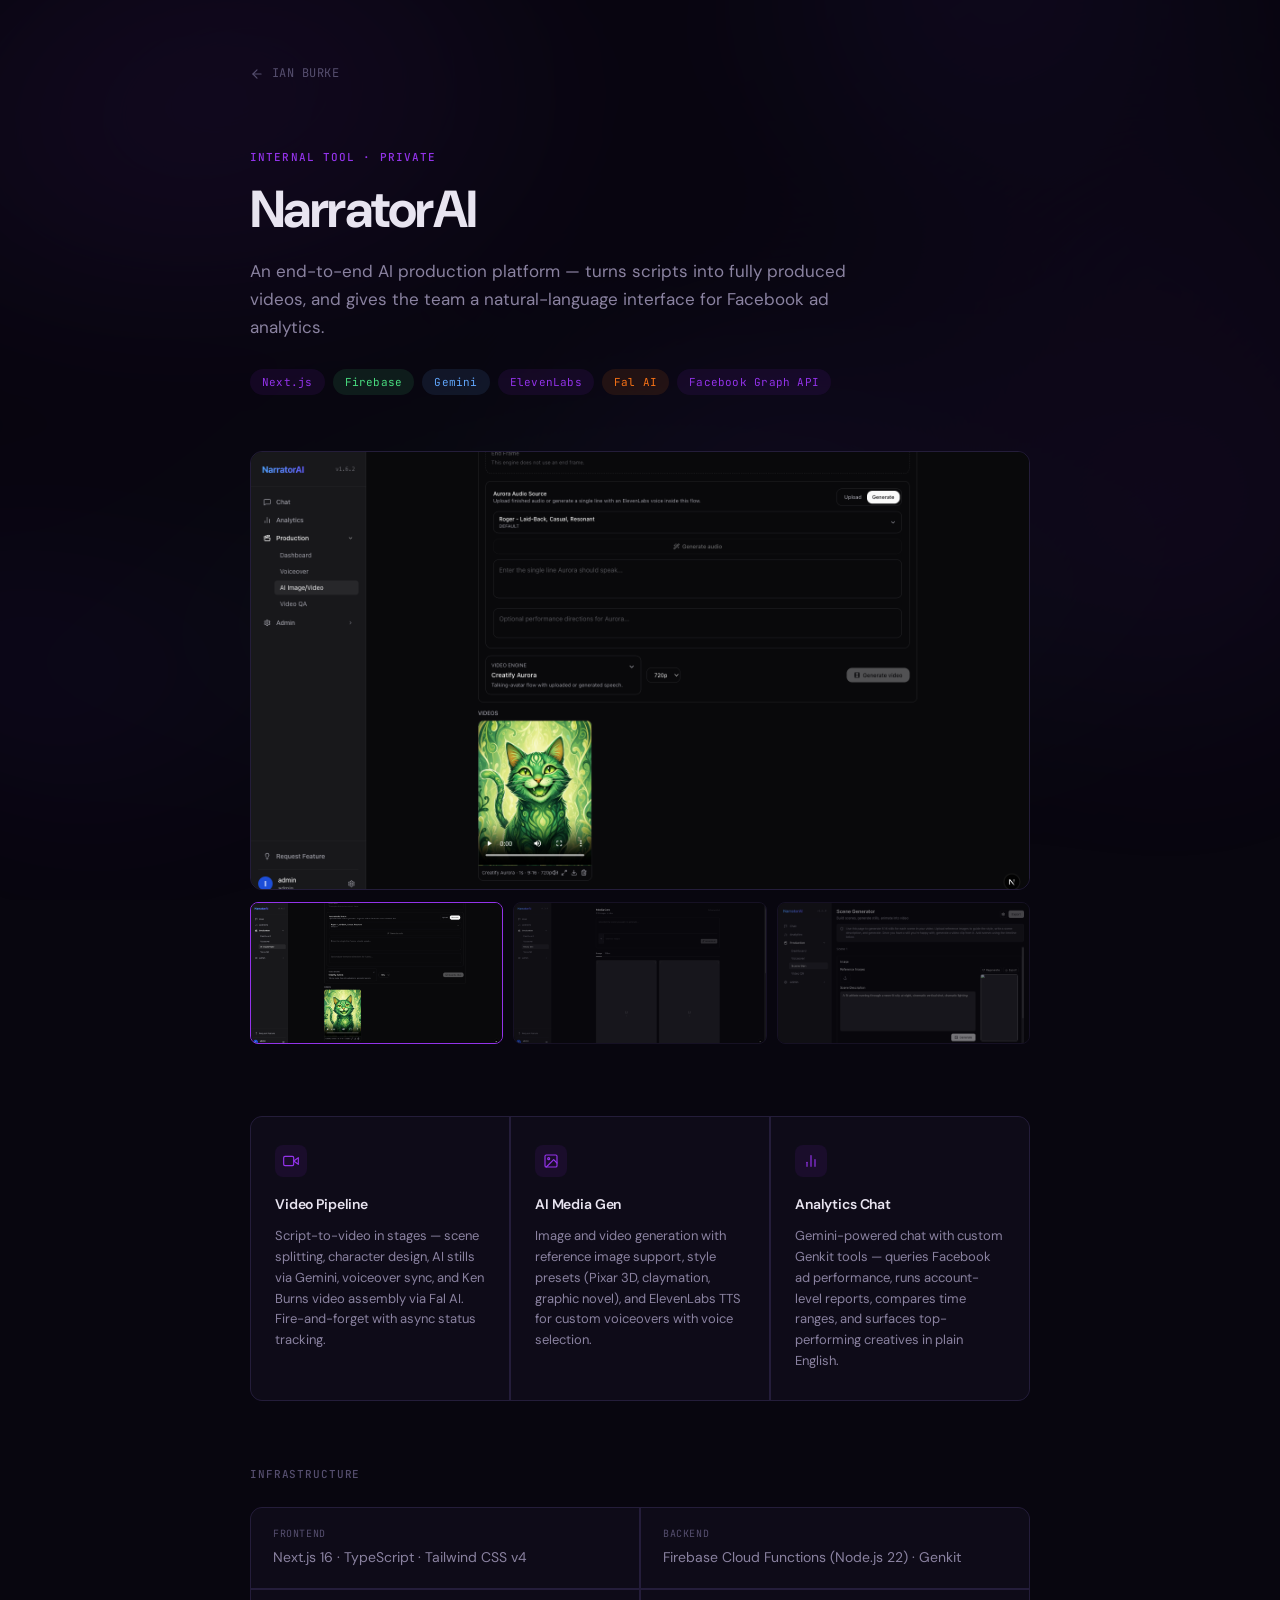
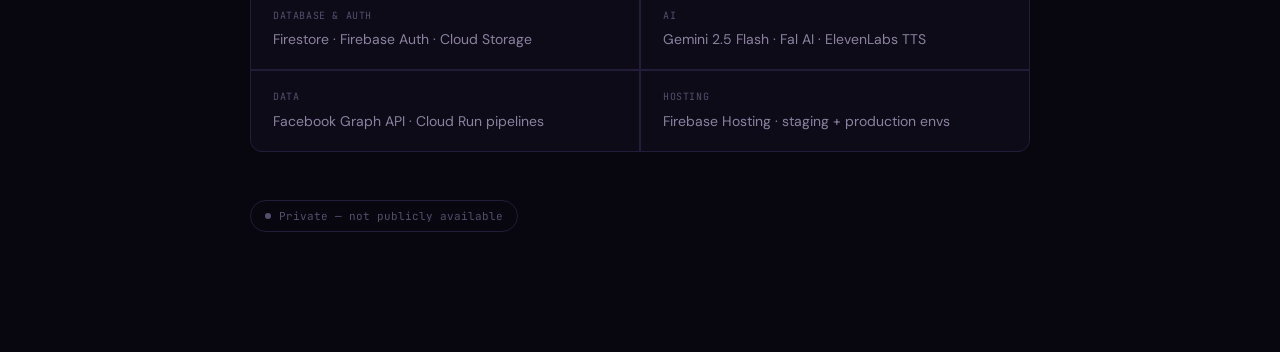
==== narrator-ai.html @ 4200ab91 "Add NarratorAI project page and reorganize assets into images directory" ====
<!DOCTYPE html>
<html lang="en">
<head>
  <meta charset="UTF-8">
  <meta name="viewport" content="width=device-width, initial-scale=1.0">
  <title>NarratorAI — Ian Burke</title>
  <meta name="description" content="NarratorAI — An internal AI video production platform by Ian Burke">
  <link rel="preconnect" href="https://fonts.googleapis.com">
  <link rel="preconnect" href="https://fonts.gstatic.com" crossorigin>
  <link href="https://fonts.googleapis.com/css2?family=DM+Sans:ital,opsz,wght@0,9..40,300..700;1,9..40,300..700&family=JetBrains+Mono:wght@300;400;500&family=Instrument+Serif:ital@0;1&display=swap" rel="stylesheet">
  <style>
    *,*::before,*::after{box-sizing:border-box;margin:0;padding:0}

    :root {
      --bg: #08060f;
      --bg-raised: #0e0b18;
      --bg-hover: #150f24;
      --border: #241d3a;
      --border-hover: #342a50;
      --text: #e8e4f0;
      --text-muted: #8a82a0;
      --text-dim: #554e6e;
      --accent: #7e22ce;
      --accent-bright: #9333ea;
      --accent-dim: rgba(126, 34, 206, 0.1);
      --accent-glow: rgba(126, 34, 206, 0.2);
      --purple-warm: #a855f7;
      --purple-cool: #6d28d9;
      --lavender: #a78bfa;
      --green: #4ade80;
      --green-dim: rgba(74, 222, 128, 0.1);
      --blue: #60a5fa;
      --blue-muted: #818cf8;
      --orange: #f97316;
      --orange-dim: rgba(249, 115, 22, 0.1);
      --serif: 'Instrument Serif', Georgia, serif;
      --sans: 'DM Sans', -apple-system, sans-serif;
      --mono: 'JetBrains Mono', 'SF Mono', monospace;
    }

    html { scroll-behavior: smooth; -webkit-font-smoothing: antialiased; }

    body {
      font-family: var(--sans);
      background: var(--bg);
      color: var(--text);
      line-height: 1.65;
      font-size: 15px;
      overflow-x: hidden;
    }

    ::selection { background: rgba(168, 85, 247, 0.2); color: var(--lavender); }

    a { color: var(--text); text-decoration: none; transition: color 0.2s ease; }
    a:hover { color: var(--lavender); }

    /* ─── BACKGROUND ─── */

    .fractal-bg {
      position: fixed; top: 0; left: 0;
      width: 100%; height: 100%;
      z-index: 0; opacity: 0.07;
      pointer-events: none; overflow: hidden;
    }

    .fractal-bg::before, .fractal-bg::after {
      content: ''; position: absolute; border-radius: 50%;
      filter: blur(80px);
      animation: fractalDrift 45s ease-in-out infinite alternate;
    }

    .fractal-bg::before {
      width: 140%; height: 140%; top: -30%; left: -20%;
      background:
        radial-gradient(ellipse 40% 35% at 25% 30%, #9333ea 0%, transparent 70%),
        radial-gradient(ellipse 30% 45% at 70% 20%, #7c3aed 0%, transparent 65%),
        radial-gradient(ellipse 50% 30% at 50% 70%, #4ade80 0%, transparent 60%),
        radial-gradient(ellipse 25% 40% at 80% 60%, #9333ea 0%, transparent 70%),
        radial-gradient(ellipse 35% 25% at 15% 75%, #6d28d9 0%, transparent 65%);
    }

    .fractal-bg::after {
      width: 120%; height: 120%; top: -10%; left: -10%;
      background:
        radial-gradient(ellipse 35% 40% at 60% 55%, #7c3aed 0%, transparent 65%),
        radial-gradient(ellipse 30% 35% at 85% 35%, #581c87 0%, transparent 70%),
        radial-gradient(ellipse 40% 30% at 20% 15%, #9333ea 0%, transparent 60%);
      animation-delay: -20s; animation-duration: 60s;
    }

    @keyframes fractalDrift {
      0% { transform: scale(1) rotate(0deg) translate(0, 0); }
      33% { transform: scale(1.08) rotate(3deg) translate(2%, -1%); }
      66% { transform: scale(0.95) rotate(-2deg) translate(-1%, 2%); }
      100% { transform: scale(1.04) rotate(1.5deg) translate(1%, -1.5%); }
    }

    /* ─── LAYOUT ─── */

    .page {
      position: relative; z-index: 1;
      max-width: 860px;
      margin: 0 auto;
      padding: 64px 40px 120px;
    }

    /* ─── BACK LINK ─── */

    .back {
      display: inline-flex;
      align-items: center;
      gap: 8px;
      font-family: var(--mono);
      font-size: 12px;
      color: var(--text-dim);
      letter-spacing: 0.04em;
      text-transform: uppercase;
      transition: color 0.2s ease;
      margin-bottom: 64px;
    }

    .back:hover { color: var(--lavender); }

    .back svg { width: 14px; height: 14px; }

    /* ─── HERO ─── */

    .hero { margin-bottom: 56px; }

    .hero-eyebrow {
      font-family: var(--mono);
      font-size: 11px;
      font-weight: 500;
      letter-spacing: 0.1em;
      text-transform: uppercase;
      color: var(--accent-bright);
      margin-bottom: 16px;
    }

    .hero-title {
      font-family: var(--sans);
      font-size: 52px;
      font-weight: 700;
      letter-spacing: -0.03em;
      line-height: 1.05;
      color: var(--text);
      margin-bottom: 20px;
    }

    .hero-subtitle {
      font-size: 17px;
      color: var(--text-muted);
      line-height: 1.65;
      max-width: 600px;
      margin-bottom: 28px;
    }

    .hero-tags {
      display: flex;
      flex-wrap: wrap;
      gap: 8px;
    }

    .tag {
      font-family: var(--mono);
      font-size: 11px;
      font-weight: 400;
      color: var(--accent-bright);
      background: var(--accent-dim);
      padding: 4px 12px;
      border-radius: 100px;
      letter-spacing: 0.02em;
    }

    .tag.green { color: var(--green); background: var(--green-dim); }
    .tag.blue { color: var(--blue); background: rgba(96, 165, 250, 0.1); }
    .tag.orange { color: var(--orange); background: var(--orange-dim); }

    /* ─── SCREENSHOTS ─── */

    .screenshots { margin-bottom: 72px; }

    .screenshot-main {
      border: 1px solid var(--border);
      border-radius: 12px;
      overflow: hidden;
      margin-bottom: 12px;
      background: var(--bg-raised);
      aspect-ratio: 16 / 9;
      cursor: pointer;
      transition: border-color 0.3s ease;
    }

    .screenshot-main:hover { border-color: var(--border-hover); }

    .screenshot-main img {
      width: 100%; height: 100%;
      object-fit: cover;
      object-position: top left;
      display: block;
      transition: opacity 0.25s ease;
    }

    .screenshot-thumbs {
      display: grid;
      grid-template-columns: repeat(3, 1fr);
      gap: 10px;
    }

    .thumb {
      border: 1px solid var(--border);
      border-radius: 8px;
      overflow: hidden;
      cursor: pointer;
      aspect-ratio: 16 / 9;
      background: var(--bg-raised);
      transition: border-color 0.2s ease, opacity 0.2s ease;
      opacity: 0.5;
    }

    .thumb.active { border-color: var(--accent-bright); opacity: 1; }
    .thumb:hover { border-color: var(--border-hover); opacity: 0.85; }
    .thumb.active:hover { opacity: 1; }

    .thumb img {
      width: 100%; height: 100%;
      object-fit: cover;
      object-position: top left;
      display: block;
    }

    /* ─── FEATURES ─── */

    .features {
      display: grid;
      grid-template-columns: 1fr 1fr 1fr;
      gap: 2px;
      border: 1px solid var(--border);
      border-radius: 12px;
      overflow: hidden;
      margin-bottom: 64px;
      background: var(--border);
    }

    .feature {
      background: var(--bg-raised);
      padding: 28px 24px;
    }

    .feature-icon {
      width: 32px; height: 32px;
      border-radius: 8px;
      background: var(--accent-dim);
      display: flex; align-items: center; justify-content: center;
      margin-bottom: 16px;
    }

    .feature-icon svg { width: 16px; height: 16px; color: var(--accent-bright); }

    .feature-title {
      font-size: 14px;
      font-weight: 600;
      color: var(--text);
      letter-spacing: -0.01em;
      margin-bottom: 10px;
    }

    .feature-desc {
      font-size: 13px;
      color: var(--text-muted);
      line-height: 1.6;
    }

    /* ─── INFRA ─── */

    .infra { margin-bottom: 48px; }

    .section-label {
      font-family: var(--mono);
      font-size: 11px;
      font-weight: 500;
      letter-spacing: 0.08em;
      text-transform: uppercase;
      color: var(--text-dim);
      margin-bottom: 24px;
    }

    .infra-grid {
      display: grid;
      grid-template-columns: 1fr 1fr;
      gap: 2px;
      border: 1px solid var(--border);
      border-radius: 12px;
      overflow: hidden;
      background: var(--border);
    }

    .infra-item {
      background: var(--bg-raised);
      padding: 18px 22px;
      display: flex;
      flex-direction: column;
      gap: 4px;
    }

    .infra-label {
      font-family: var(--mono);
      font-size: 10px;
      letter-spacing: 0.06em;
      text-transform: uppercase;
      color: var(--text-dim);
    }

    .infra-value {
      font-size: 14px;
      color: var(--text-muted);
    }

    /* ─── PRIVATE BADGE ─── */

    .private-note {
      display: inline-flex;
      align-items: center;
      gap: 8px;
      font-family: var(--mono);
      font-size: 11px;
      color: var(--text-dim);
      border: 1px solid var(--border);
      border-radius: 100px;
      padding: 6px 14px;
    }

    .private-note::before {
      content: '';
      width: 6px; height: 6px;
      border-radius: 50%;
      background: var(--text-dim);
      flex-shrink: 0;
    }

    /* ─── RESPONSIVE ─── */

    @media (max-width: 640px) {
      .page { padding: 48px 24px 80px; }
      .hero-title { font-size: 36px; }
      .features { grid-template-columns: 1fr; }
      .infra-grid { grid-template-columns: 1fr; }
    }

    @media (max-width: 480px) {
      .screenshot-thumbs { grid-template-columns: repeat(3, 1fr); }
    }
  </style>
</head>
<body>

  <div class="fractal-bg"></div>

  <div class="page">

    <a href="index.html" class="back">
      <svg viewBox="0 0 24 24" fill="none" stroke="currentColor" stroke-width="2" stroke-linecap="round" stroke-linejoin="round"><line x1="19" y1="12" x2="5" y2="12"/><polyline points="12 19 5 12 12 5"/></svg>
      Ian Burke
    </a>

    <div class="hero">
      <div class="hero-eyebrow">Internal Tool · Private</div>
      <h1 class="hero-title">NarratorAI</h1>
      <p class="hero-subtitle">An end-to-end AI production platform — turns scripts into fully produced videos, and gives the team a natural-language interface for Facebook ad analytics.</p>
      <div class="hero-tags">
        <span class="tag">Next.js</span>
        <span class="tag green">Firebase</span>
        <span class="tag blue">Gemini</span>
        <span class="tag">ElevenLabs</span>
        <span class="tag orange">Fal AI</span>
        <span class="tag">Facebook Graph API</span>
      </div>
    </div>

    <!-- SCREENSHOTS -->
    <div class="screenshots">
      <div class="screenshot-main" id="mainShot">
        <img id="mainImg" src="images/narrator-ai.png" alt="NarratorAI screenshot">
      </div>
      <div class="screenshot-thumbs">
        <div class="thumb active" onclick="setShot(0, this)">
          <img src="images/narrator-ai.png" alt="AI media generation">
        </div>
        <div class="thumb" onclick="setShot(1, this)">
          <img src="images/narrator-ai-2.png" alt="Media Gen interface">
        </div>
        <div class="thumb" onclick="setShot(2, this)">
          <img src="images/narrator-ai-3.png" alt="Scene generator">
        </div>
      </div>
    </div>

    <!-- FEATURES -->
    <div class="features">
      <div class="feature">
        <div class="feature-icon">
          <svg viewBox="0 0 24 24" fill="none" stroke="currentColor" stroke-width="1.75" stroke-linecap="round" stroke-linejoin="round"><polygon points="23 7 16 12 23 17 23 7"/><rect x="1" y="5" width="15" height="14" rx="2" ry="2"/></svg>
        </div>
        <div class="feature-title">Video Pipeline</div>
        <div class="feature-desc">Script-to-video in stages — scene splitting, character design, AI stills via Gemini, voiceover sync, and Ken Burns video assembly via Fal AI. Fire-and-forget with async status tracking.</div>
      </div>
      <div class="feature">
        <div class="feature-icon">
          <svg viewBox="0 0 24 24" fill="none" stroke="currentColor" stroke-width="1.75" stroke-linecap="round" stroke-linejoin="round"><rect x="3" y="3" width="18" height="18" rx="2"/><circle cx="8.5" cy="8.5" r="1.5"/><polyline points="21 15 16 10 5 21"/></svg>
        </div>
        <div class="feature-title">AI Media Gen</div>
        <div class="feature-desc">Image and video generation with reference image support, style presets (Pixar 3D, claymation, graphic novel), and ElevenLabs TTS for custom voiceovers with voice selection.</div>
      </div>
      <div class="feature">
        <div class="feature-icon">
          <svg viewBox="0 0 24 24" fill="none" stroke="currentColor" stroke-width="1.75" stroke-linecap="round" stroke-linejoin="round"><line x1="18" y1="20" x2="18" y2="10"/><line x1="12" y1="20" x2="12" y2="4"/><line x1="6" y1="20" x2="6" y2="14"/></svg>
        </div>
        <div class="feature-title">Analytics Chat</div>
        <div class="feature-desc">Gemini-powered chat with custom Genkit tools — queries Facebook ad performance, runs account-level reports, compares time ranges, and surfaces top-performing creatives in plain English.</div>
      </div>
    </div>

    <!-- INFRASTRUCTURE -->
    <div class="infra">
      <div class="section-label">Infrastructure</div>
      <div class="infra-grid">
        <div class="infra-item">
          <span class="infra-label">Frontend</span>
          <span class="infra-value">Next.js 16 · TypeScript · Tailwind CSS v4</span>
        </div>
        <div class="infra-item">
          <span class="infra-label">Backend</span>
          <span class="infra-value">Firebase Cloud Functions (Node.js 22) · Genkit</span>
        </div>
        <div class="infra-item">
          <span class="infra-label">Database & Auth</span>
          <span class="infra-value">Firestore · Firebase Auth · Cloud Storage</span>
        </div>
        <div class="infra-item">
          <span class="infra-label">AI</span>
          <span class="infra-value">Gemini 2.5 Flash · Fal AI · ElevenLabs TTS</span>
        </div>
        <div class="infra-item">
          <span class="infra-label">Data</span>
          <span class="infra-value">Facebook Graph API · Cloud Run pipelines</span>
        </div>
        <div class="infra-item">
          <span class="infra-label">Hosting</span>
          <span class="infra-value">Firebase Hosting · staging + production envs</span>
        </div>
      </div>
    </div>

    <span class="private-note">Private — not publicly available</span>

  </div>

  <script>
    const shots = ['images/narrator-ai.png', 'images/narrator-ai-2.png', 'images/narrator-ai-3.png'];

    function setShot(index, el) {
      document.getElementById('mainImg').src = shots[index];
      document.querySelectorAll('.thumb').forEach(t => t.classList.remove('active'));
      el.classList.add('active');
    }
  </script>

</body>
</html>
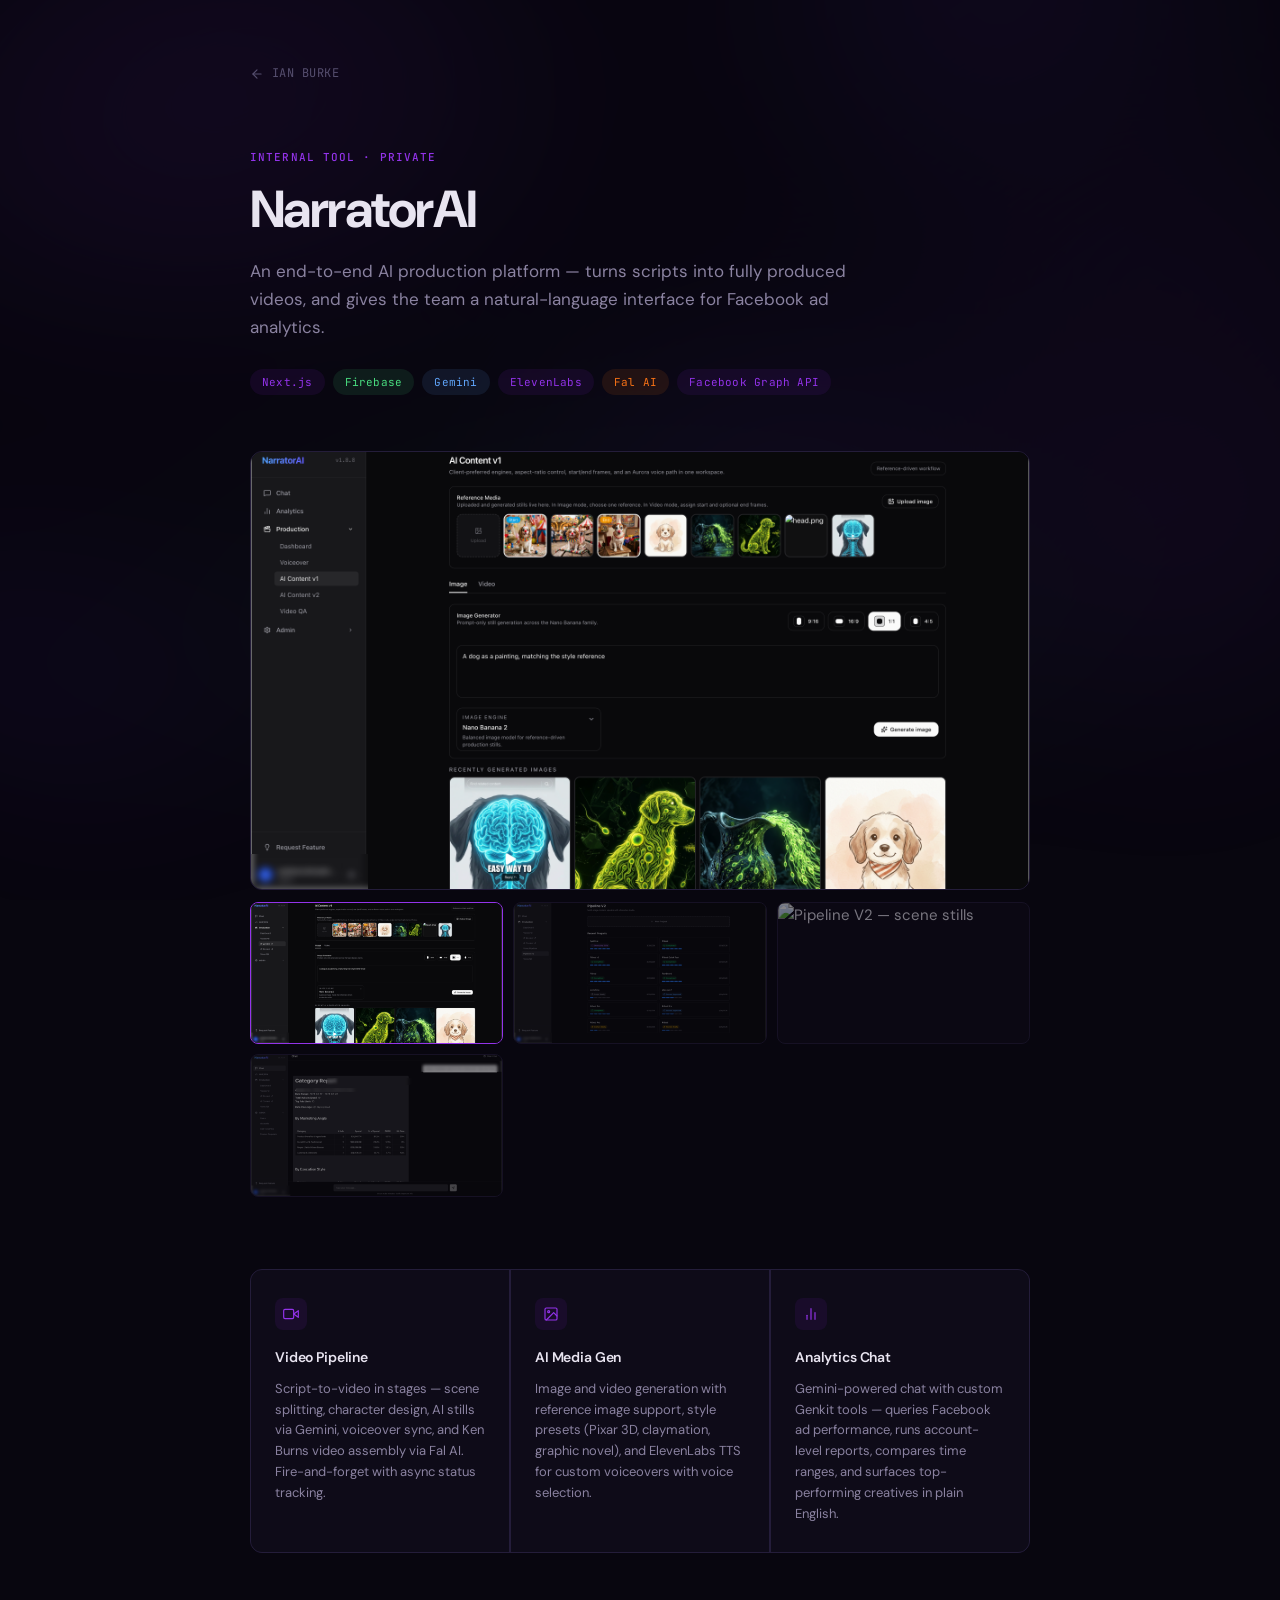
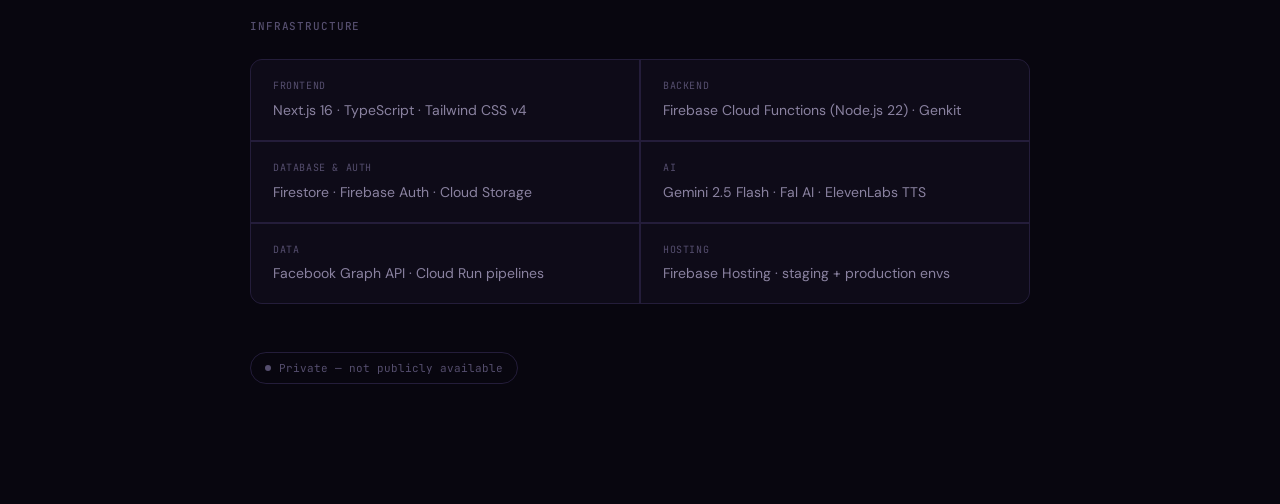
==== commit a3108836: "Update NarratorAI project screenshots and gallery" ====
--- a/narrator-ai.html
+++ b/narrator-ai.html
@@ -380,17 +380,20 @@
     <!-- SCREENSHOTS -->
     <div class="screenshots">
       <div class="screenshot-main" id="mainShot">
-        <img id="mainImg" src="images/narrator-ai.png" alt="NarratorAI screenshot">
+        <img id="mainImg" src="images/narrator-ai-5.png" alt="NarratorAI screenshot">
       </div>
       <div class="screenshot-thumbs">
         <div class="thumb active" onclick="setShot(0, this)">
-          <img src="images/narrator-ai.png" alt="AI media generation">
+          <img src="images/narrator-ai-5.png" alt="AI Content — image generation">
         </div>
         <div class="thumb" onclick="setShot(1, this)">
-          <img src="images/narrator-ai-2.png" alt="Media Gen interface">
+          <img src="images/narrator-ai-6.png" alt="Pipeline V2 — projects">
         </div>
         <div class="thumb" onclick="setShot(2, this)">
-          <img src="images/narrator-ai-3.png" alt="Scene generator">
+          <img src="images/narrator-ai-7.png" alt="Pipeline V2 — scene stills">
+        </div>
+        <div class="thumb" onclick="setShot(3, this)">
+          <img src="images/narrator-ai-8.png" alt="Analytics chat">
         </div>
       </div>
     </div>
@@ -456,7 +459,7 @@
   </div>
 
   <script>
-    const shots = ['images/narrator-ai.png', 'images/narrator-ai-2.png', 'images/narrator-ai-3.png'];
+    const shots = ['images/narrator-ai-5.png', 'images/narrator-ai-6.png', 'images/narrator-ai-7.png', 'images/narrator-ai-8.png'];
 
     function setShot(index, el) {
       document.getElementById('mainImg').src = shots[index];
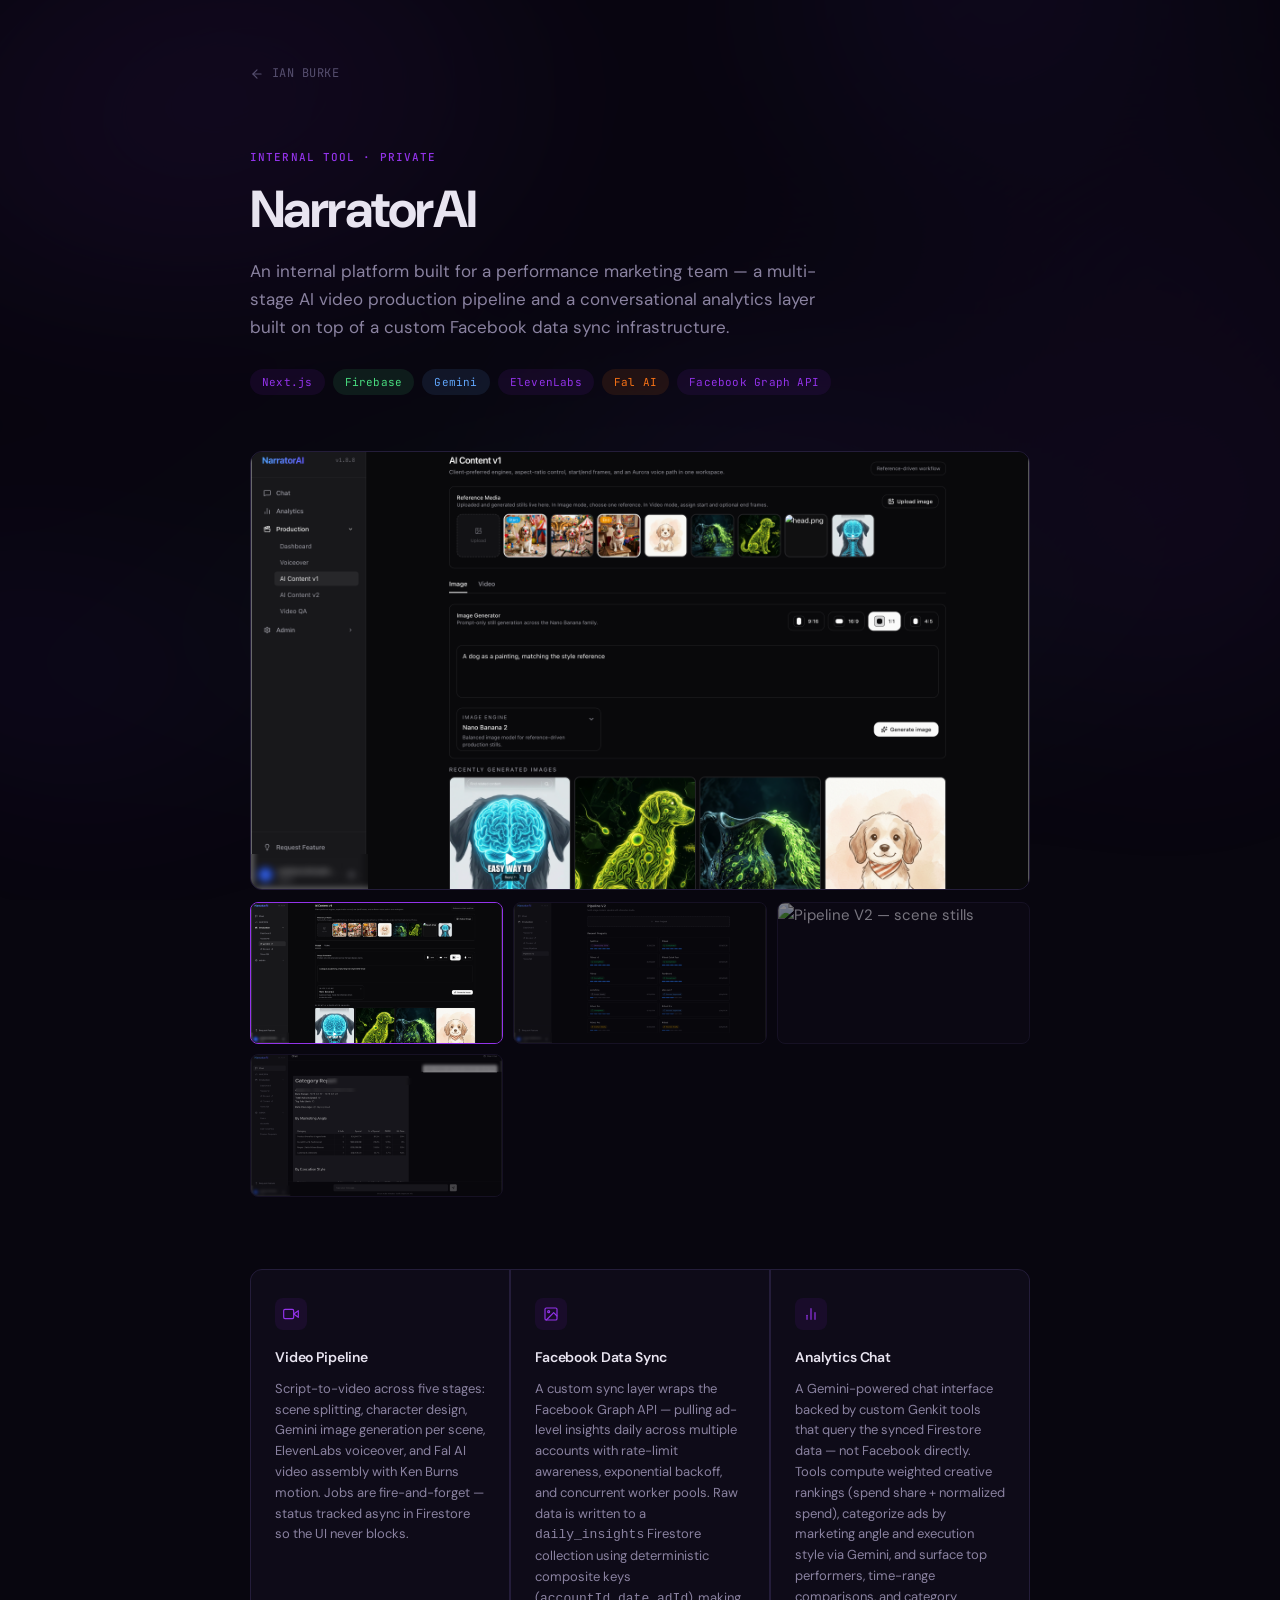
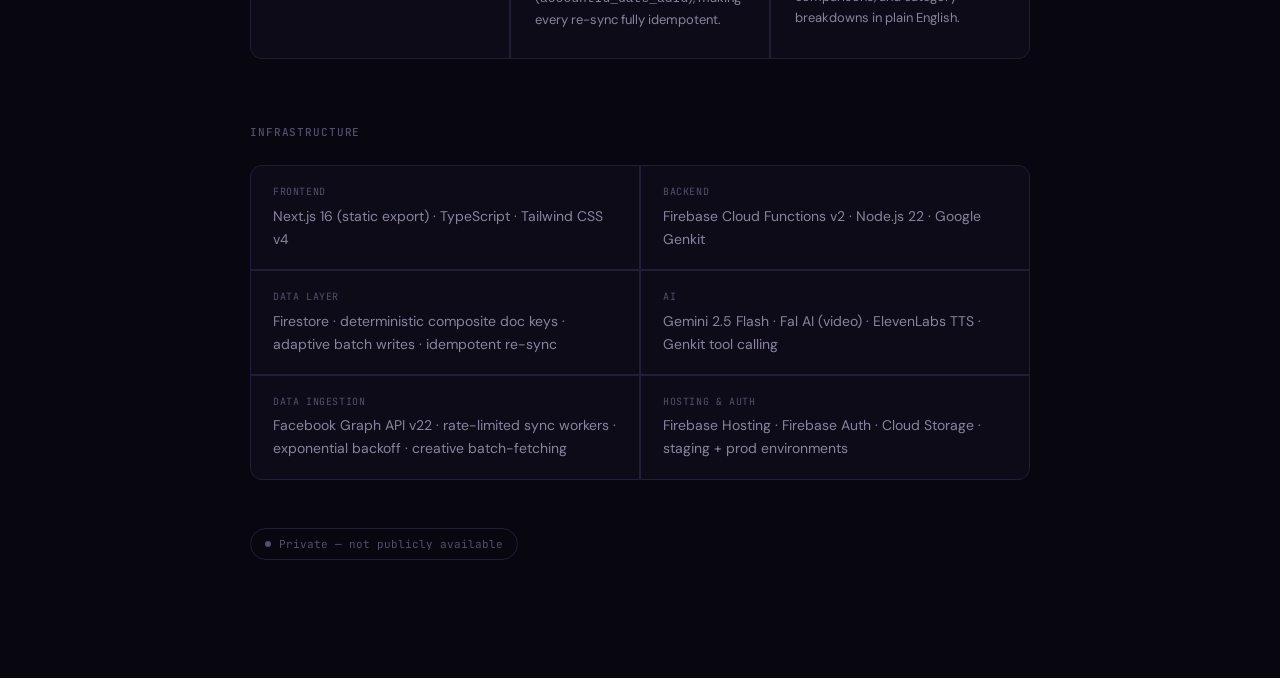
==== commit ff693bb1: "Update NarratorAI project details and technical specifications" ====
--- a/narrator-ai.html
+++ b/narrator-ai.html
@@ -366,7 +366,7 @@
     <div class="hero">
       <div class="hero-eyebrow">Internal Tool · Private</div>
       <h1 class="hero-title">NarratorAI</h1>
-      <p class="hero-subtitle">An end-to-end AI production platform — turns scripts into fully produced videos, and gives the team a natural-language interface for Facebook ad analytics.</p>
+      <p class="hero-subtitle">An internal platform built for a performance marketing team — a multi-stage AI video production pipeline and a conversational analytics layer built on top of a custom Facebook data sync infrastructure.</p>
       <div class="hero-tags">
         <span class="tag">Next.js</span>
         <span class="tag green">Firebase</span>
@@ -405,21 +405,21 @@
           <svg viewBox="0 0 24 24" fill="none" stroke="currentColor" stroke-width="1.75" stroke-linecap="round" stroke-linejoin="round"><polygon points="23 7 16 12 23 17 23 7"/><rect x="1" y="5" width="15" height="14" rx="2" ry="2"/></svg>
         </div>
         <div class="feature-title">Video Pipeline</div>
-        <div class="feature-desc">Script-to-video in stages — scene splitting, character design, AI stills via Gemini, voiceover sync, and Ken Burns video assembly via Fal AI. Fire-and-forget with async status tracking.</div>
+        <div class="feature-desc">Script-to-video across five stages: scene splitting, character design, Gemini image generation per scene, ElevenLabs voiceover, and Fal AI video assembly with Ken Burns motion. Jobs are fire-and-forget — status tracked async in Firestore so the UI never blocks.</div>
       </div>
       <div class="feature">
         <div class="feature-icon">
           <svg viewBox="0 0 24 24" fill="none" stroke="currentColor" stroke-width="1.75" stroke-linecap="round" stroke-linejoin="round"><rect x="3" y="3" width="18" height="18" rx="2"/><circle cx="8.5" cy="8.5" r="1.5"/><polyline points="21 15 16 10 5 21"/></svg>
         </div>
-        <div class="feature-title">AI Media Gen</div>
-        <div class="feature-desc">Image and video generation with reference image support, style presets (Pixar 3D, claymation, graphic novel), and ElevenLabs TTS for custom voiceovers with voice selection.</div>
+        <div class="feature-title">Facebook Data Sync</div>
+        <div class="feature-desc">A custom sync layer wraps the Facebook Graph API — pulling ad-level insights daily across multiple accounts with rate-limit awareness, exponential backoff, and concurrent worker pools. Raw data is written to a <code>daily_insights</code> Firestore collection using deterministic composite keys (<code>accountId_date_adId</code>), making every re-sync fully idempotent.</div>
       </div>
       <div class="feature">
         <div class="feature-icon">
           <svg viewBox="0 0 24 24" fill="none" stroke="currentColor" stroke-width="1.75" stroke-linecap="round" stroke-linejoin="round"><line x1="18" y1="20" x2="18" y2="10"/><line x1="12" y1="20" x2="12" y2="4"/><line x1="6" y1="20" x2="6" y2="14"/></svg>
         </div>
         <div class="feature-title">Analytics Chat</div>
-        <div class="feature-desc">Gemini-powered chat with custom Genkit tools — queries Facebook ad performance, runs account-level reports, compares time ranges, and surfaces top-performing creatives in plain English.</div>
+        <div class="feature-desc">A Gemini-powered chat interface backed by custom Genkit tools that query the synced Firestore data — not Facebook directly. Tools compute weighted creative rankings (spend share + normalized spend), categorize ads by marketing angle and execution style via Gemini, and surface top performers, time-range comparisons, and category breakdowns in plain English.</div>
       </div>
     </div>
 
@@ -429,27 +429,27 @@
       <div class="infra-grid">
         <div class="infra-item">
           <span class="infra-label">Frontend</span>
-          <span class="infra-value">Next.js 16 · TypeScript · Tailwind CSS v4</span>
+          <span class="infra-value">Next.js 16 (static export) · TypeScript · Tailwind CSS v4</span>
         </div>
         <div class="infra-item">
           <span class="infra-label">Backend</span>
-          <span class="infra-value">Firebase Cloud Functions (Node.js 22) · Genkit</span>
-        </div>
-        <div class="infra-item">
-          <span class="infra-label">Database & Auth</span>
-          <span class="infra-value">Firestore · Firebase Auth · Cloud Storage</span>
+          <span class="infra-value">Firebase Cloud Functions v2 · Node.js 22 · Google Genkit</span>
+        </div>
+        <div class="infra-item">
+          <span class="infra-label">Data Layer</span>
+          <span class="infra-value">Firestore · deterministic composite doc keys · adaptive batch writes · idempotent re-sync</span>
         </div>
         <div class="infra-item">
           <span class="infra-label">AI</span>
-          <span class="infra-value">Gemini 2.5 Flash · Fal AI · ElevenLabs TTS</span>
-        </div>
-        <div class="infra-item">
-          <span class="infra-label">Data</span>
-          <span class="infra-value">Facebook Graph API · Cloud Run pipelines</span>
-        </div>
-        <div class="infra-item">
-          <span class="infra-label">Hosting</span>
-          <span class="infra-value">Firebase Hosting · staging + production envs</span>
+          <span class="infra-value">Gemini 2.5 Flash · Fal AI (video) · ElevenLabs TTS · Genkit tool calling</span>
+        </div>
+        <div class="infra-item">
+          <span class="infra-label">Data Ingestion</span>
+          <span class="infra-value">Facebook Graph API v22 · rate-limited sync workers · exponential backoff · creative batch-fetching</span>
+        </div>
+        <div class="infra-item">
+          <span class="infra-label">Hosting & Auth</span>
+          <span class="infra-value">Firebase Hosting · Firebase Auth · Cloud Storage · staging + prod environments</span>
         </div>
       </div>
     </div>
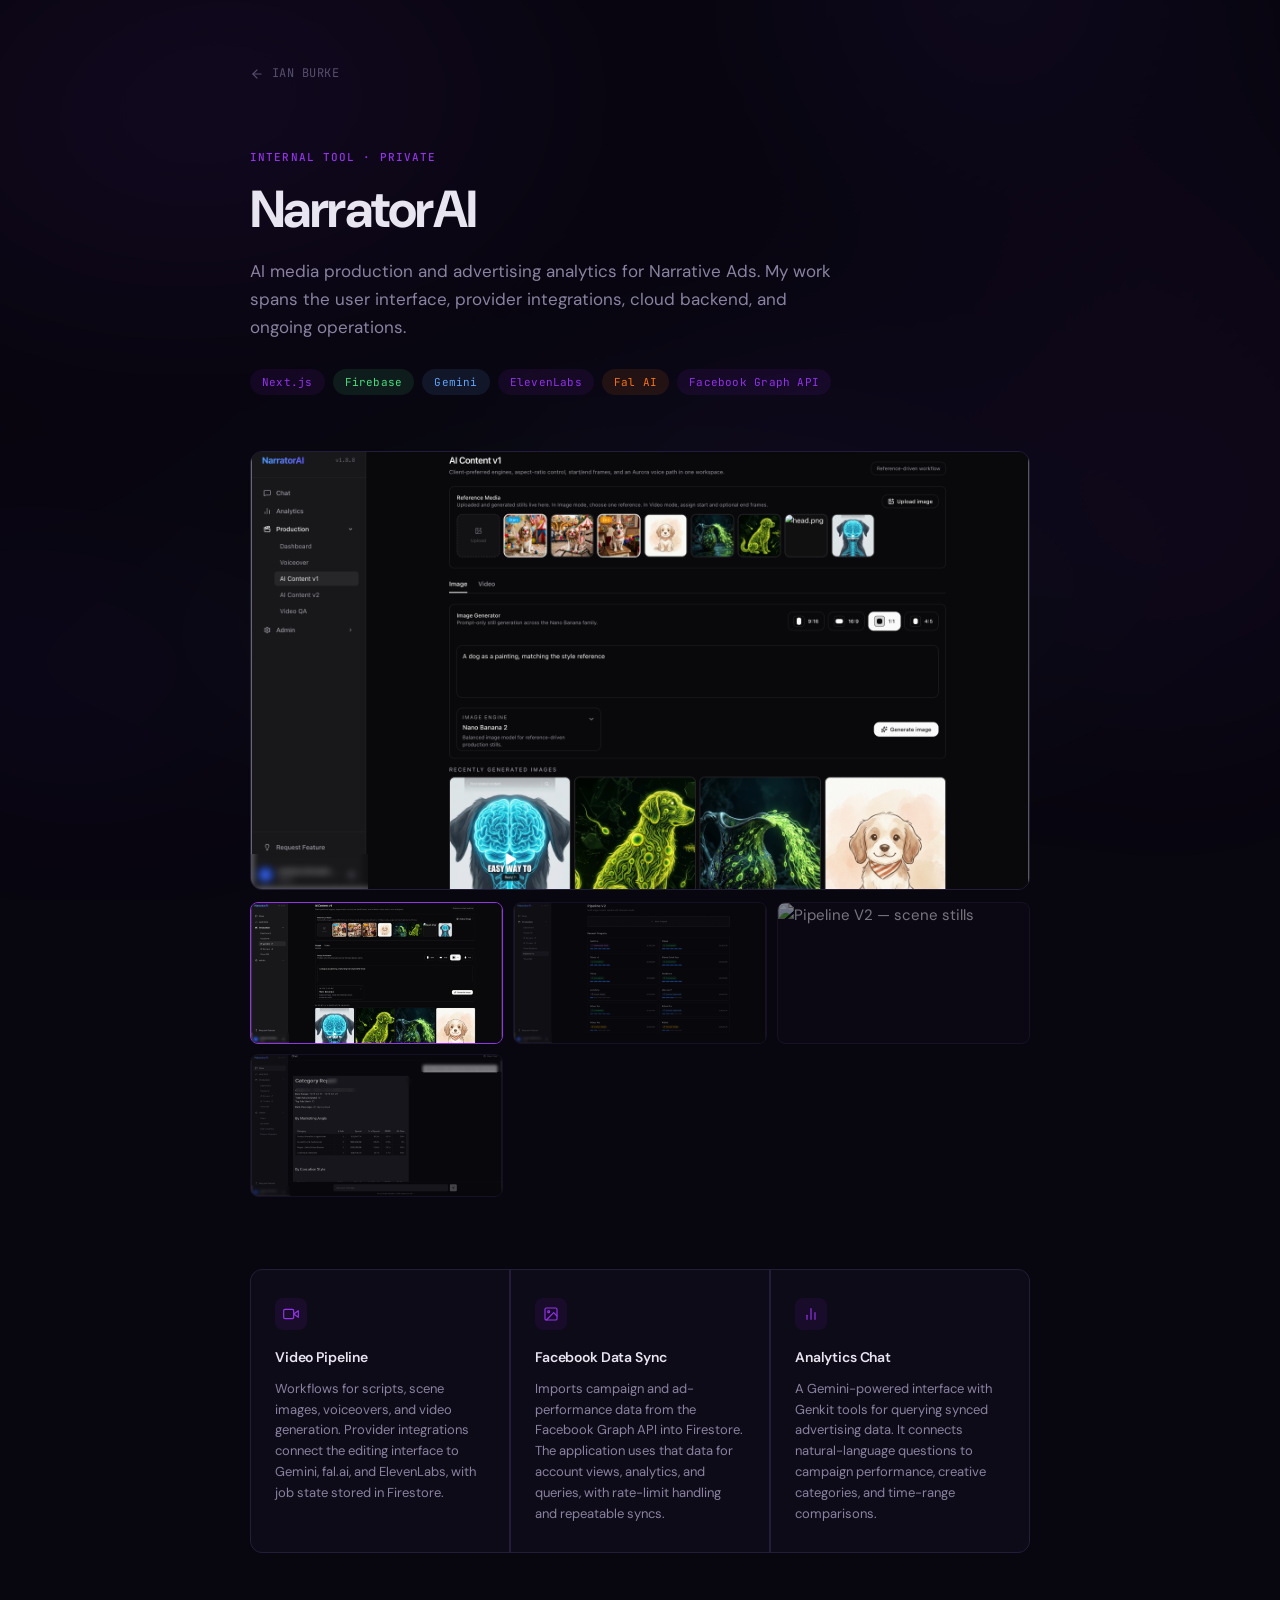
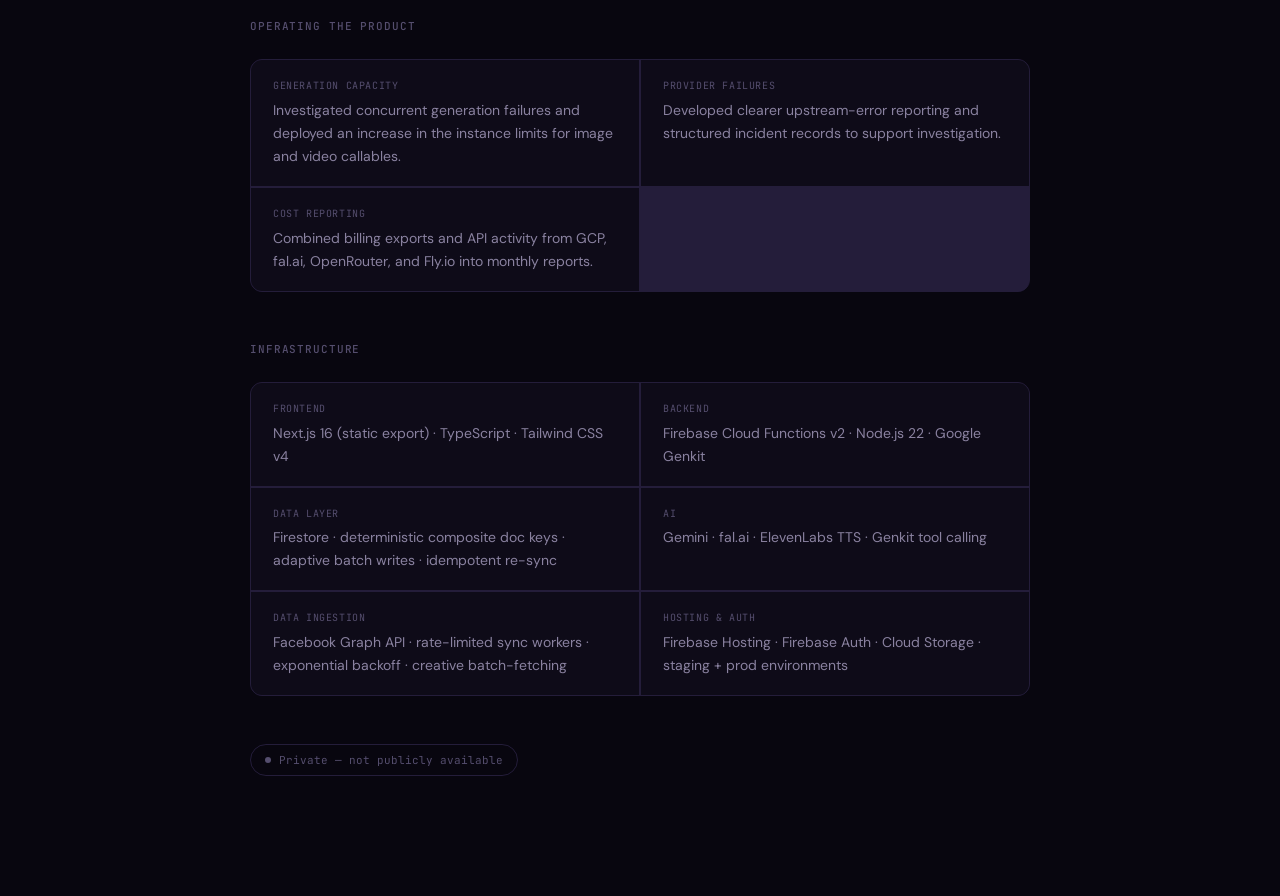
==== commit ed39915a: "Update portfolio and add a printable AI engineering resume" ====
--- a/narrator-ai.html
+++ b/narrator-ai.html
@@ -366,7 +366,7 @@
     <div class="hero">
       <div class="hero-eyebrow">Internal Tool · Private</div>
       <h1 class="hero-title">NarratorAI</h1>
-      <p class="hero-subtitle">An internal platform built for a performance marketing team — a multi-stage AI video production pipeline and a conversational analytics layer built on top of a custom Facebook data sync infrastructure.</p>
+      <p class="hero-subtitle">AI media production and advertising analytics for Narrative Ads. My work spans the user interface, provider integrations, cloud backend, and ongoing operations.</p>
       <div class="hero-tags">
         <span class="tag">Next.js</span>
         <span class="tag green">Firebase</span>
@@ -405,21 +405,39 @@
           <svg viewBox="0 0 24 24" fill="none" stroke="currentColor" stroke-width="1.75" stroke-linecap="round" stroke-linejoin="round"><polygon points="23 7 16 12 23 17 23 7"/><rect x="1" y="5" width="15" height="14" rx="2" ry="2"/></svg>
         </div>
         <div class="feature-title">Video Pipeline</div>
-        <div class="feature-desc">Script-to-video across five stages: scene splitting, character design, Gemini image generation per scene, ElevenLabs voiceover, and Fal AI video assembly with Ken Burns motion. Jobs are fire-and-forget — status tracked async in Firestore so the UI never blocks.</div>
+        <div class="feature-desc">Workflows for scripts, scene images, voiceovers, and video generation. Provider integrations connect the editing interface to Gemini, fal.ai, and ElevenLabs, with job state stored in Firestore.</div>
       </div>
       <div class="feature">
         <div class="feature-icon">
           <svg viewBox="0 0 24 24" fill="none" stroke="currentColor" stroke-width="1.75" stroke-linecap="round" stroke-linejoin="round"><rect x="3" y="3" width="18" height="18" rx="2"/><circle cx="8.5" cy="8.5" r="1.5"/><polyline points="21 15 16 10 5 21"/></svg>
         </div>
         <div class="feature-title">Facebook Data Sync</div>
-        <div class="feature-desc">A custom sync layer wraps the Facebook Graph API — pulling ad-level insights daily across multiple accounts with rate-limit awareness, exponential backoff, and concurrent worker pools. Raw data is written to a <code>daily_insights</code> Firestore collection using deterministic composite keys (<code>accountId_date_adId</code>), making every re-sync fully idempotent.</div>
+        <div class="feature-desc">Imports campaign and ad-performance data from the Facebook Graph API into Firestore. The application uses that data for account views, analytics, and queries, with rate-limit handling and repeatable syncs.</div>
       </div>
       <div class="feature">
         <div class="feature-icon">
           <svg viewBox="0 0 24 24" fill="none" stroke="currentColor" stroke-width="1.75" stroke-linecap="round" stroke-linejoin="round"><line x1="18" y1="20" x2="18" y2="10"/><line x1="12" y1="20" x2="12" y2="4"/><line x1="6" y1="20" x2="6" y2="14"/></svg>
         </div>
         <div class="feature-title">Analytics Chat</div>
-        <div class="feature-desc">A Gemini-powered chat interface backed by custom Genkit tools that query the synced Firestore data — not Facebook directly. Tools compute weighted creative rankings (spend share + normalized spend), categorize ads by marketing angle and execution style via Gemini, and surface top performers, time-range comparisons, and category breakdowns in plain English.</div>
+        <div class="feature-desc">A Gemini-powered interface with Genkit tools for querying synced advertising data. It connects natural-language questions to campaign performance, creative categories, and time-range comparisons.</div>
+      </div>
+    </div>
+
+    <div class="infra">
+      <div class="section-label">Operating the product</div>
+      <div class="infra-grid">
+        <div class="infra-item">
+          <span class="infra-label">Generation capacity</span>
+          <span class="infra-value">Investigated concurrent generation failures and deployed an increase in the instance limits for image and video callables.</span>
+        </div>
+        <div class="infra-item">
+          <span class="infra-label">Provider failures</span>
+          <span class="infra-value">Developed clearer upstream-error reporting and structured incident records to support investigation.</span>
+        </div>
+        <div class="infra-item">
+          <span class="infra-label">Cost reporting</span>
+          <span class="infra-value">Combined billing exports and API activity from GCP, fal.ai, OpenRouter, and Fly.io into monthly reports.</span>
+        </div>
       </div>
     </div>
 
@@ -441,11 +459,11 @@
         </div>
         <div class="infra-item">
           <span class="infra-label">AI</span>
-          <span class="infra-value">Gemini 2.5 Flash · Fal AI (video) · ElevenLabs TTS · Genkit tool calling</span>
+          <span class="infra-value">Gemini · fal.ai · ElevenLabs TTS · Genkit tool calling</span>
         </div>
         <div class="infra-item">
           <span class="infra-label">Data Ingestion</span>
-          <span class="infra-value">Facebook Graph API v22 · rate-limited sync workers · exponential backoff · creative batch-fetching</span>
+          <span class="infra-value">Facebook Graph API · rate-limited sync workers · exponential backoff · creative batch-fetching</span>
         </div>
         <div class="infra-item">
           <span class="infra-label">Hosting & Auth</span>
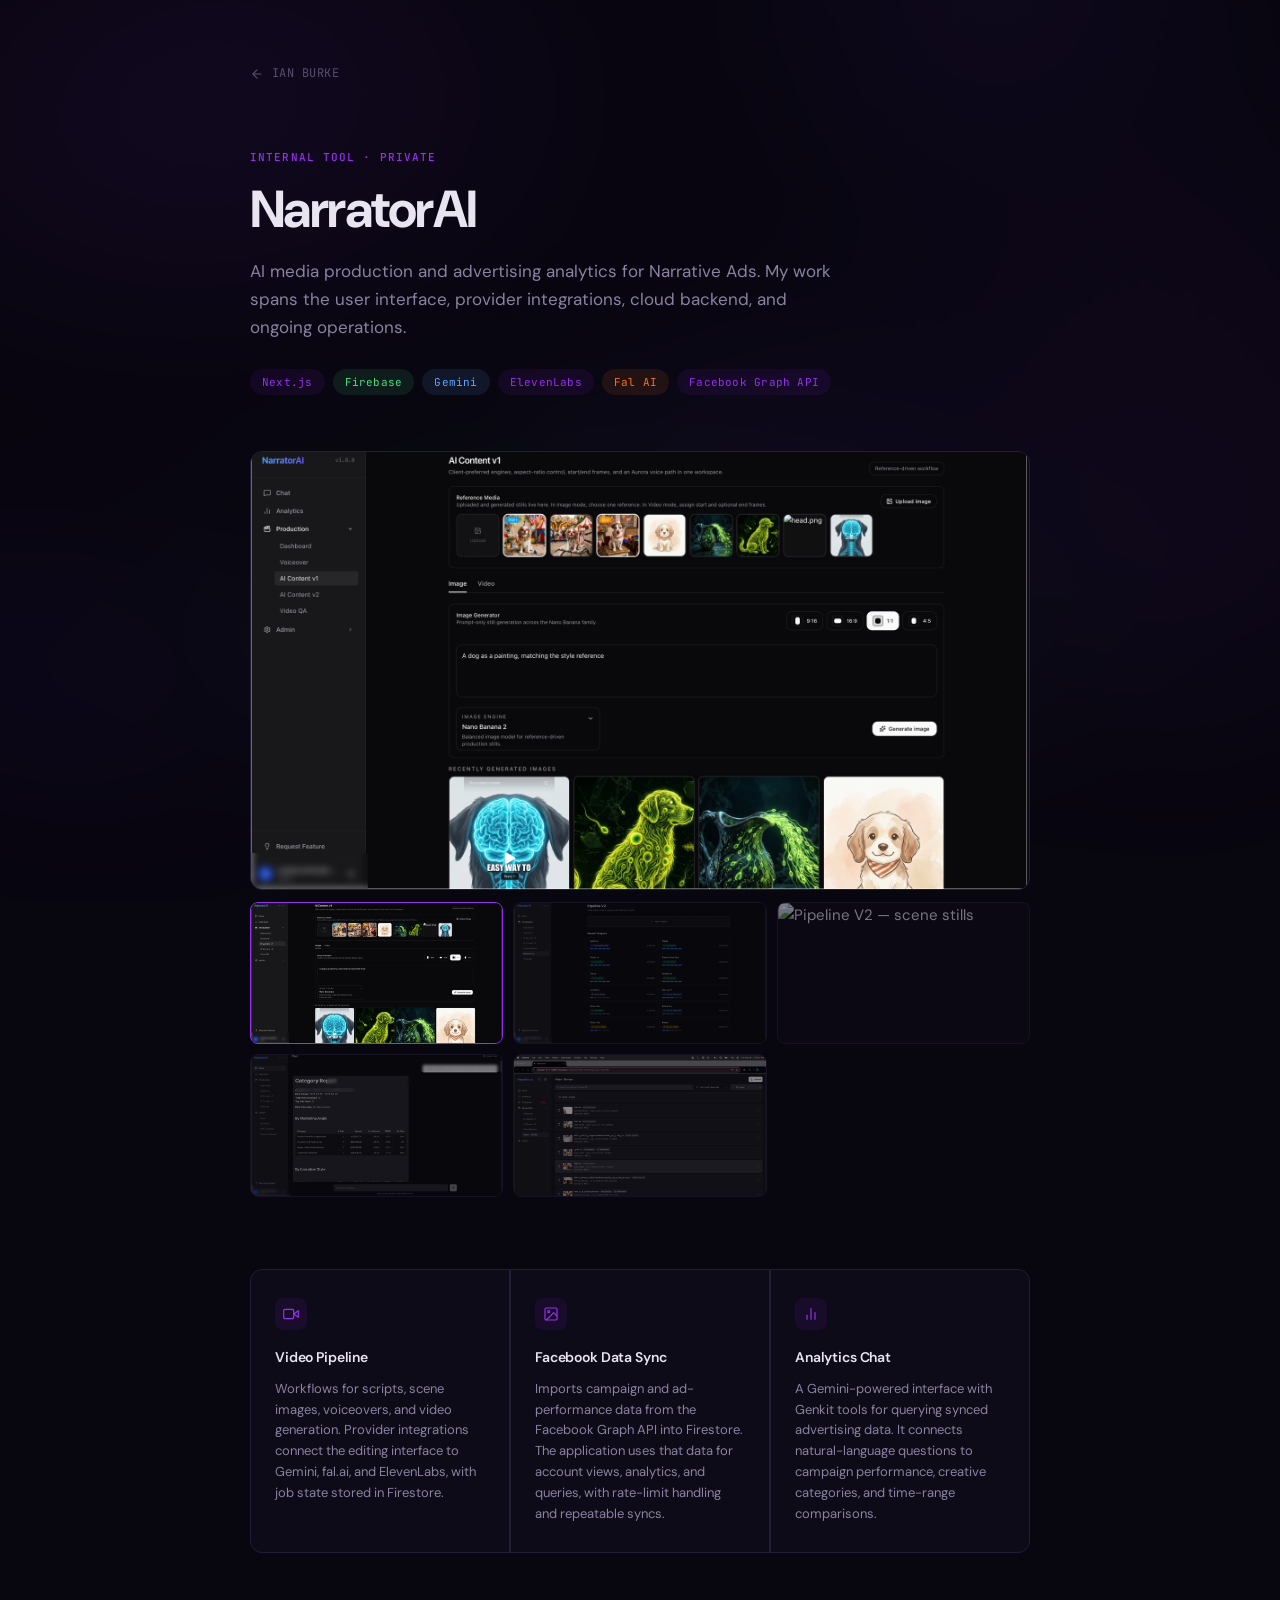
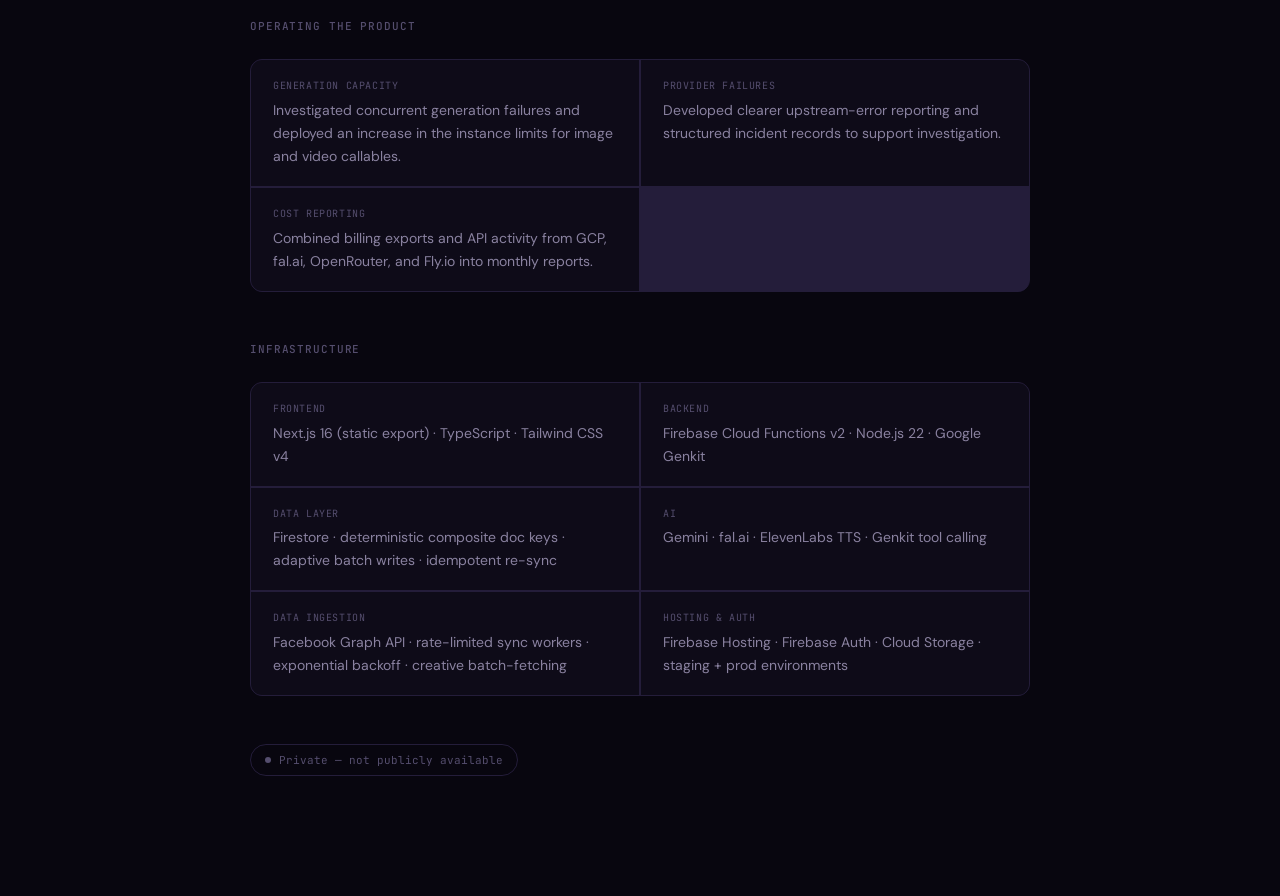
==== commit 5e7952ac: "Add Narrative video review screenshot and refresh Fido description" ====
--- a/narrator-ai.html
+++ b/narrator-ai.html
@@ -195,7 +195,7 @@
 
     .screenshot-main img {
       width: 100%; height: 100%;
-      object-fit: cover;
+      object-fit: contain;
       object-position: top left;
       display: block;
       transition: opacity 0.25s ease;
@@ -395,6 +395,9 @@
         <div class="thumb" onclick="setShot(3, this)">
           <img src="images/narrator-ai-8.png" alt="Analytics chat">
         </div>
+        <div class="thumb" onclick="setShot(4, this)">
+          <img src="images/narrator-ai-video-review.png" alt="Video review queue with upload states, variants, and AI review badges">
+        </div>
       </div>
     </div>
 
@@ -477,10 +480,11 @@
   </div>
 
   <script>
-    const shots = ['images/narrator-ai-5.png', 'images/narrator-ai-6.png', 'images/narrator-ai-7.png', 'images/narrator-ai-8.png'];
+    const shots = ['images/narrator-ai-5.png', 'images/narrator-ai-6.png', 'images/narrator-ai-7.png', 'images/narrator-ai-8.png', 'images/narrator-ai-video-review.png'];
 
     function setShot(index, el) {
       document.getElementById('mainImg').src = shots[index];
+      document.getElementById('mainImg').alt = el.querySelector('img').alt;
       document.querySelectorAll('.thumb').forEach(t => t.classList.remove('active'));
       el.classList.add('active');
     }
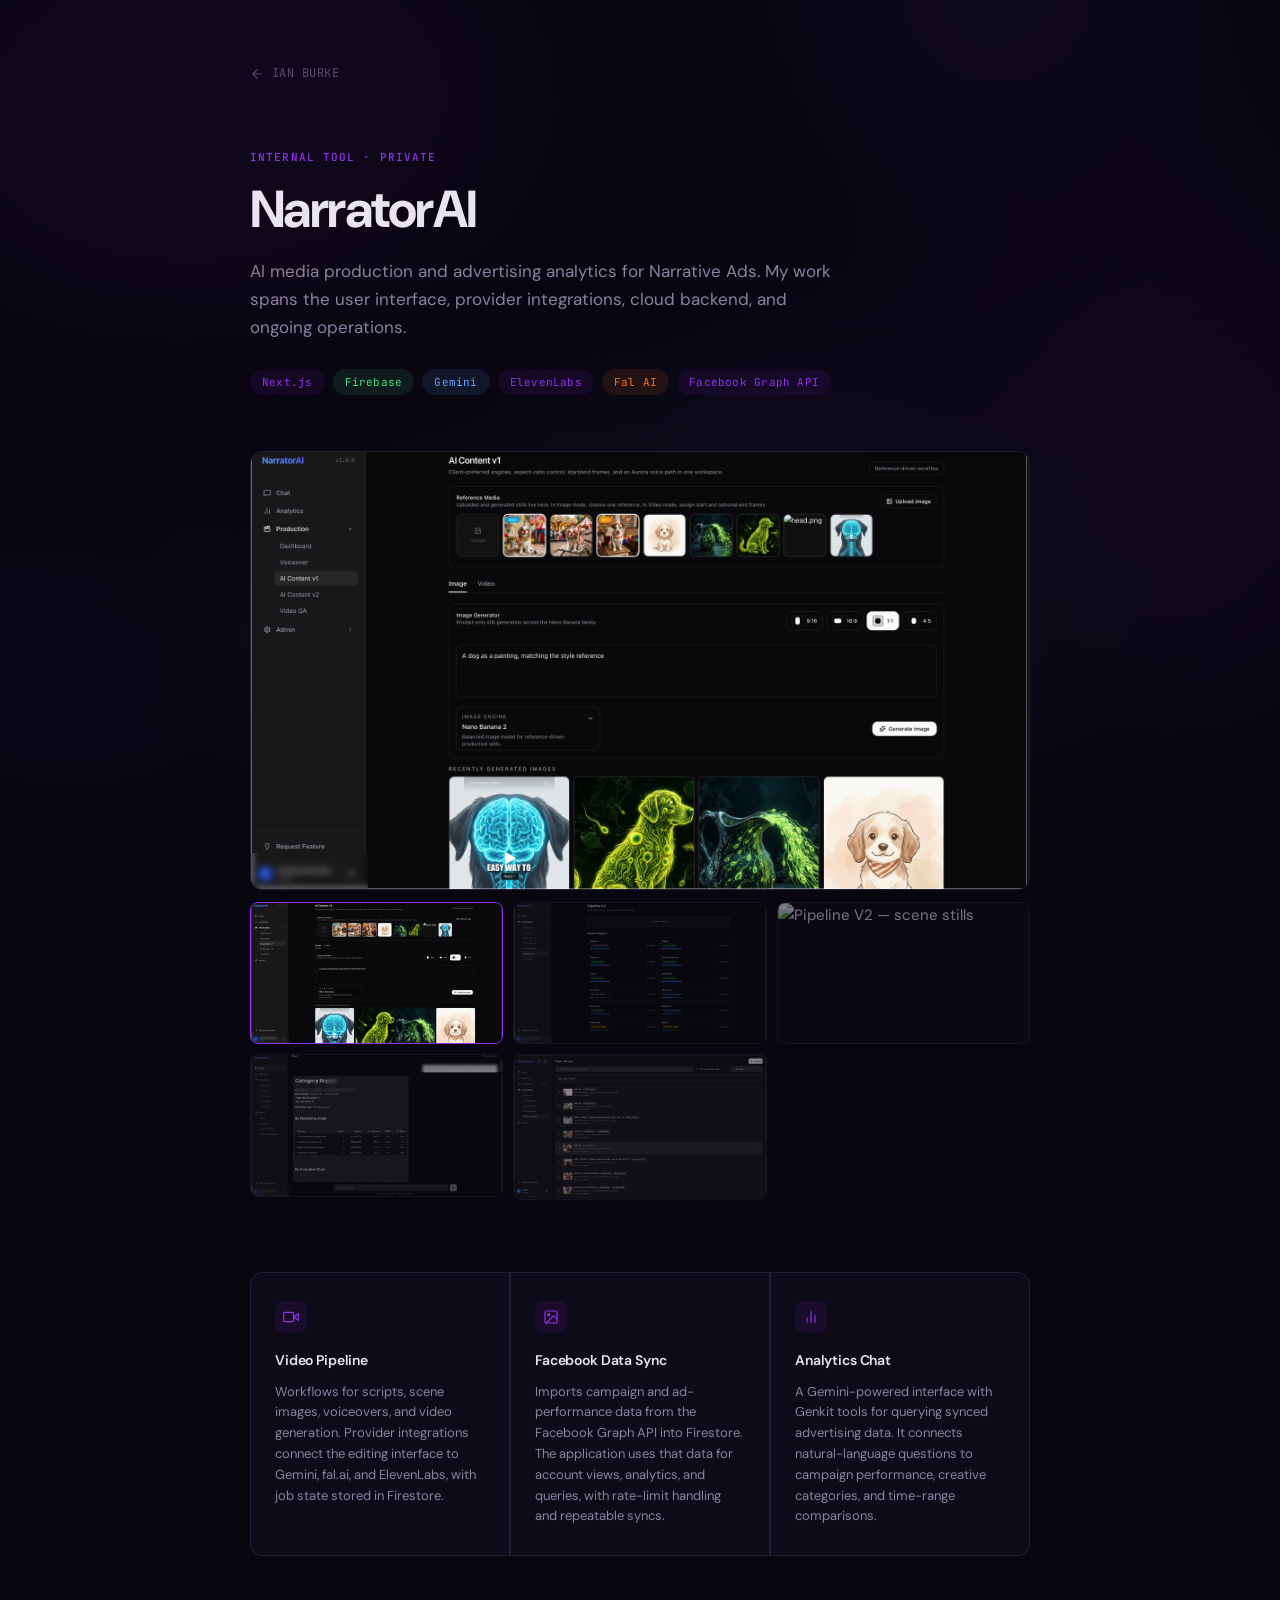
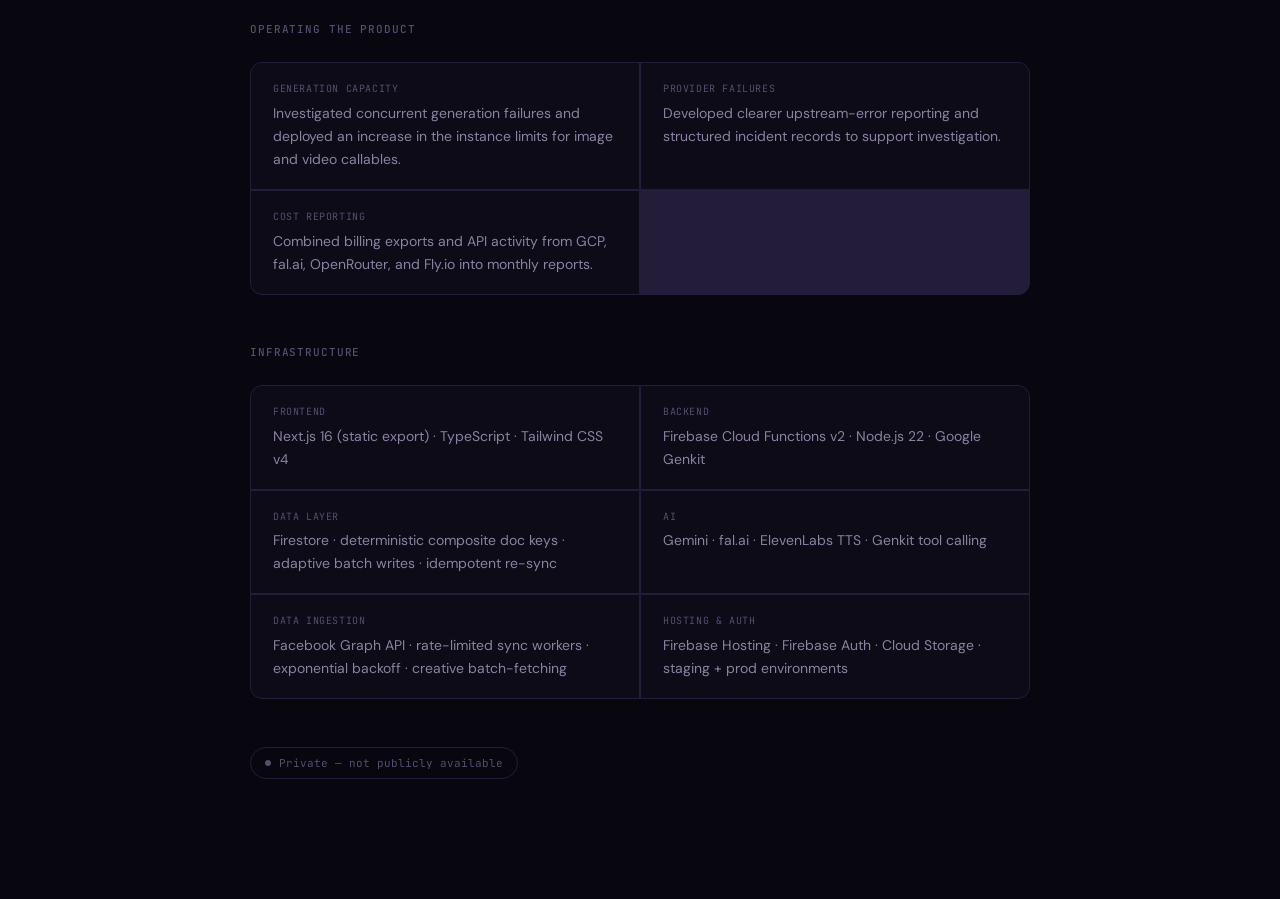
==== commit 825e4b81: "Add three simpler resume layouts and crop video review browser chrome" ====
--- a/narrator-ai.html
+++ b/narrator-ai.html
@@ -351,6 +351,7 @@
       .screenshot-thumbs { grid-template-columns: repeat(3, 1fr); }
     }
   </style>
+  <link rel="stylesheet" href="video-review-crop.css">
 </head>
 <body>
 
@@ -395,7 +396,7 @@
         <div class="thumb" onclick="setShot(3, this)">
           <img src="images/narrator-ai-8.png" alt="Analytics chat">
         </div>
-        <div class="thumb" onclick="setShot(4, this)">
+        <div class="thumb video-review-crop" onclick="setShot(4, this)">
           <img src="images/narrator-ai-video-review.png" alt="Video review queue with upload states, variants, and AI review badges">
         </div>
       </div>
@@ -483,6 +484,7 @@
     const shots = ['images/narrator-ai-5.png', 'images/narrator-ai-6.png', 'images/narrator-ai-7.png', 'images/narrator-ai-8.png', 'images/narrator-ai-video-review.png'];
 
     function setShot(index, el) {
+      document.getElementById('mainShot').classList.toggle('video-review-crop', index === 4);
       document.getElementById('mainImg').src = shots[index];
       document.getElementById('mainImg').alt = el.querySelector('img').alt;
       document.querySelectorAll('.thumb').forEach(t => t.classList.remove('active'));
--- a/video-review-crop.css
+++ b/video-review-crop.css
@@ -0,0 +1,17 @@
+/* Keep only the app: exclude the top 250 pixels from the 3456 x 2234 source. */
+.video-review-crop {
+  display: block;
+  position: relative;
+  overflow: hidden;
+  aspect-ratio: 3456 / 1984;
+}
+.video-review-crop > img {
+  display: block;
+  position: absolute;
+  top: 0;
+  left: 0;
+  width: 100%;
+  height: auto;
+  max-height: none;
+  transform: translateY(-11.190689%);
+}
